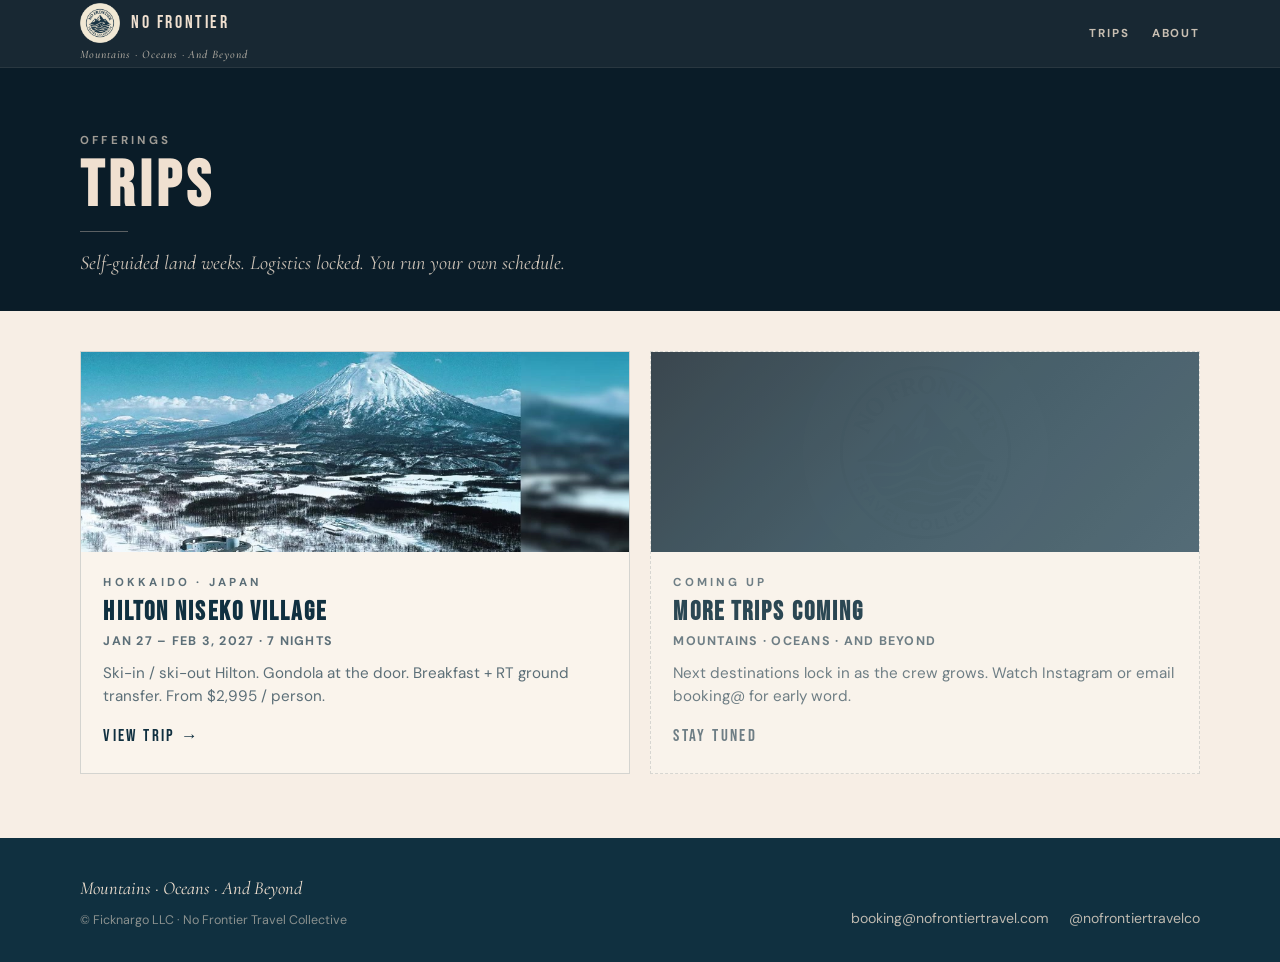
==== trips/index.html @ 9fd3ffd9 "Restructure into brand home, trips index, and Niseko detail. Split the single Niseko landing into a " ====
<!DOCTYPE html>
<html lang="en">
<head>
  <meta charset="utf-8" />
  <meta name="viewport" content="width=device-width, initial-scale=1" />
  <title>Trips · No Frontier Travel Collective</title>
  <meta name="description" content="Adventure weeks from No Frontier Travel Collective. Live now: Hilton Niseko Village, Jan 27 – Feb 3, 2027." />
  <link rel="stylesheet" href="../styles.css" />
  <link rel="icon" href="../assets/logo_seal.png" type="image/png" />
</head>
<body>
  <header class="nav">
    <div class="wrap nav-inner">
      <a class="nav-brand" href="../index.html" aria-label="No Frontier Travel Collective home">
        <div>
          <img src="../assets/logo_seal.png" alt="" width="40" height="40" />
          <span>No Frontier</span>
        </div>
        <em>Mountains · Oceans · And Beyond</em>
      </a>
      <nav class="nav-links" aria-label="Primary">
        <a href="./">Trips</a>
        <a href="../index.html#about">About</a>
      </nav>
      <button class="nav-toggle" type="button" aria-label="Open menu" aria-expanded="false" aria-controls="nav-mobile">
        <span></span><span></span><span></span>
      </button>
    </div>
    <div class="wrap nav-mobile" id="nav-mobile">
      <a href="./">Trips</a>
      <a href="../index.html#about">About</a>
    </div>
  </header>

  <main id="top">
    <section class="page-hero" aria-labelledby="trips-title">
      <div class="wrap">
        <p class="eyebrow">Offerings</p>
        <h1 id="trips-title">Trips</h1>
        <div class="rule"></div>
        <p class="page-lede">Self-guided land weeks. Logistics locked. You run your own schedule.</p>
      </div>
    </section>

    <section class="trips-list" aria-label="Trip offerings">
      <div class="wrap trips-grid">
        <a class="trip-card" href="niseko/">
          <div class="trip-card-media" style="background-image:url('../photos/hero_exterior.jpg')" role="img" aria-label="Hilton Niseko Village"></div>
          <div class="trip-card-body">
            <p class="eyebrow">Hokkaido · Japan</p>
            <h3>Hilton Niseko Village</h3>
            <p class="trip-meta">Jan 27 – Feb 3, 2027 · 7 nights</p>
            <p class="trip-blurb">Ski-in / ski-out Hilton. Gondola at the door. Breakfast + RT ground transfer. From $2,995 / person.</p>
            <span class="trip-link">View trip →</span>
          </div>
        </a>

        <div class="trip-card trip-card-placeholder" aria-hidden="false">
          <div class="trip-card-media trip-card-media-muted"></div>
          <div class="trip-card-body">
            <p class="eyebrow">Coming up</p>
            <h3>More trips coming</h3>
            <p class="trip-meta">Mountains · Oceans · And Beyond</p>
            <p class="trip-blurb">Next destinations lock in as the crew grows. Watch Instagram or email booking@ for early word.</p>
            <span class="trip-link muted-link">Stay tuned</span>
          </div>
        </div>
      </div>
    </section>
  </main>

  <footer class="footer">
    <div class="wrap footer-inner">
      <div>
        <div class="footer-brand">Mountains · Oceans · And Beyond</div>
        <p class="footer-copy" style="margin-top:0.55rem">© Ficknargo LLC · No Frontier Travel Collective</p>
      </div>
      <div class="footer-right">
        <div class="footer-links">
          <a href="mailto:booking@nofrontiertravel.com">booking@nofrontiertravel.com</a>
          <a href="https://www.instagram.com/nofrontiertravelco/" target="_blank" rel="noopener noreferrer">@nofrontiertravelco</a>
        </div>
      </div>
    </div>
  </footer>

  <script src="../site.js"></script>
</body>
</html>
---- styles.css ----
@import url('https://fonts.googleapis.com/css2?family=Bebas+Neue&family=Cormorant+Garamond:ital,wght@0,500;0,600;1,500&family=DM+Sans:wght@400;500;700&display=swap');

:root {
  --navy: #103040;
  --navy2: #0a1c28;
  --cream: #f0e0d0;
  --page: #f7eee5;
  --card: #faf4ec;
  --muted: #5c6f78;
  --line: rgba(16, 48, 64, 0.16);
  --shadow: 0 18px 48px rgba(10, 28, 40, 0.18);
  --radius: 4px;
  --nav-h: 68px;
  --max: 1120px;
}

*, *::before, *::after { box-sizing: border-box; margin: 0; padding: 0; }

html {
  scroll-behavior: smooth;
  -webkit-text-size-adjust: 100%;
}

body {
  font-family: 'DM Sans', system-ui, sans-serif;
  background: var(--page);
  color: var(--navy);
  line-height: 1.55;
  font-size: 16px;
}

img { max-width: 100%; display: block; }
a { color: inherit; text-decoration: none; }
ul { list-style: none; }

.wrap {
  width: min(100% - 2rem, var(--max));
  margin-inline: auto;
}

/* ——— Nav ——— */
.nav {
  position: sticky;
  top: 0;
  z-index: 50;
  height: var(--nav-h);
  background: rgba(10, 28, 40, 0.94);
  backdrop-filter: blur(10px);
  border-bottom: 1px solid rgba(240, 224, 208, 0.08);
}

.nav-inner {
  height: 100%;
  display: flex;
  align-items: center;
  justify-content: space-between;
  gap: 1rem;
}

.nav-brand {
  display: flex;
  align-items: center;
  gap: 0.7rem;
  color: var(--cream);
}

.nav-brand img {
  width: 40px;
  height: 40px;
  object-fit: contain;
}

.nav-brand span {
  font-family: 'Bebas Neue', sans-serif;
  font-size: 1.15rem;
  letter-spacing: 0.14em;
  line-height: 1;
}

.nav-brand em {
  display: none;
  font-family: 'Cormorant Garamond', serif;
  font-style: italic;
  font-size: 0.72rem;
  letter-spacing: 0.08em;
  opacity: 0.7;
  font-weight: 500;
}

.nav-links {
  display: none;
  align-items: center;
  gap: 1.4rem;
}

.nav-links a {
  color: rgba(240, 224, 208, 0.82);
  font-size: 0.72rem;
  font-weight: 700;
  letter-spacing: 0.16em;
  text-transform: uppercase;
  transition: color 0.2s;
}

.nav-links a:hover { color: var(--cream); }

.nav-cta {
  display: inline-flex;
  align-items: center;
  background: var(--cream);
  color: var(--navy) !important;
  padding: 0.55rem 0.95rem;
  border-radius: 999px;
}

.nav-cta:hover { filter: brightness(1.05); }

.nav-toggle {
  display: flex;
  flex-direction: column;
  gap: 5px;
  background: none;
  border: 0;
  cursor: pointer;
  padding: 6px;
}

.nav-toggle span {
  display: block;
  width: 22px;
  height: 2px;
  background: var(--cream);
}

.nav-mobile {
  display: none;
  background: var(--navy2);
  border-bottom: 1px solid rgba(240, 224, 208, 0.08);
  padding: 0.75rem 0 1.1rem;
}

.nav-mobile.open { display: block; }

.nav-mobile a {
  display: block;
  padding: 0.7rem 0;
  color: var(--cream);
  font-size: 0.8rem;
  font-weight: 700;
  letter-spacing: 0.18em;
  text-transform: uppercase;
  border-bottom: 1px solid rgba(240, 224, 208, 0.08);
}

/* original last-child CTA removed — see .nav-mobile-cta */

/* ——— Hero ——— */
.hero {
  position: relative;
  min-height: min(92vh, 820px);
  display: flex;
  align-items: flex-end;
  background: var(--navy2) center 40% / cover no-repeat;
  color: var(--cream);
  overflow: hidden;
}

.hero::before {
  content: '';
  position: absolute;
  inset: 0;
  background:
    linear-gradient(180deg, rgba(10, 28, 40, 0.35) 0%, rgba(10, 28, 40, 0.15) 35%, rgba(10, 28, 40, 0.78) 100%),
    linear-gradient(90deg, rgba(10, 28, 40, 0.45) 0%, transparent 55%);
  z-index: 1;
}

.hero-content {
  position: relative;
  z-index: 2;
  padding: 3.5rem 0 3.25rem;
  width: min(100% - 2rem, var(--max));
  margin-inline: auto;
}

.hero-seal {
  width: 88px;
  height: 88px;
  margin-bottom: 1.1rem;
  filter: drop-shadow(0 10px 24px rgba(0, 0, 0, 0.45));
}

.hero-eyebrow {
  font-size: 0.72rem;
  font-weight: 700;
  letter-spacing: 0.28em;
  text-transform: uppercase;
  opacity: 0.78;
  margin-bottom: 0.55rem;
}

.hero h1 {
  font-family: 'Bebas Neue', sans-serif;
  font-size: clamp(3.2rem, 10vw, 6.4rem);
  line-height: 0.9;
  letter-spacing: 0.04em;
  max-width: 12ch;
}

.hero h1 i {
  display: block;
  font-family: 'Cormorant Garamond', serif;
  font-style: italic;
  font-weight: 500;
  font-size: clamp(1.15rem, 3vw, 1.65rem);
  letter-spacing: 0.04em;
  margin-top: 0.55rem;
  opacity: 0.88;
  max-width: 28ch;
}

.hero-lede {
  max-width: 36rem;
  margin: 1.1rem 0 1.6rem;
  font-size: 1.02rem;
  line-height: 1.55;
  color: rgba(240, 224, 208, 0.88);
}

.btn-row { display: flex; flex-wrap: wrap; gap: 0.75rem; align-items: center; }

.btn {
  display: inline-flex;
  align-items: center;
  justify-content: center;
  font-family: 'Bebas Neue', sans-serif;
  font-size: 1.15rem;
  letter-spacing: 0.16em;
  padding: 0.85rem 1.35rem;
  border-radius: 999px;
  border: 1.5px solid transparent;
  transition: transform 0.15s, background 0.2s, color 0.2s, border-color 0.2s;
}

.btn:hover { transform: translateY(-1px); }

.btn-primary {
  background: var(--cream);
  color: var(--navy);
}

.btn-ghost {
  background: transparent;
  color: var(--cream);
  border-color: rgba(240, 224, 208, 0.45);
}

.btn-ghost:hover { border-color: var(--cream); }

/* ——— Trip strip ——— */
.strip {
  background: var(--navy);
  color: var(--cream);
  padding: 1rem 0;
  border-bottom: 1px solid rgba(240, 224, 208, 0.08);
}

.pills {
  display: flex;
  flex-wrap: wrap;
  justify-content: center;
  gap: 0.55rem;
}

.pill {
  font-size: 0.72rem;
  font-weight: 700;
  letter-spacing: 0.12em;
  text-transform: uppercase;
  border: 1.25px solid rgba(240, 224, 208, 0.35);
  padding: 0.55rem 0.95rem;
  border-radius: 999px;
  background: transparent;
  color: var(--cream);
}

.pill.hot {
  background: var(--cream);
  color: var(--navy);
  border-color: var(--cream);
}

/* ——— Sections ——— */
section { padding: 4rem 0; }
.section-head { margin-bottom: 1.75rem; }
.eyebrow {
  font-size: 0.72rem;
  font-weight: 700;
  letter-spacing: 0.28em;
  text-transform: uppercase;
  color: var(--muted);
  margin-bottom: 0.45rem;
}
h2 {
  font-family: 'Bebas Neue', sans-serif;
  font-size: clamp(2rem, 5vw, 2.75rem);
  letter-spacing: 0.08em;
  line-height: 1;
}
.rule {
  width: 48px;
  height: 1px;
  background: var(--navy);
  opacity: 0.35;
  margin: 0.85rem 0 0;
}

/* ——— Locked + price ——— */
.locked-grid {
  display: grid;
  gap: 1.1rem;
}

.card {
  background: var(--card);
  border: 1px solid var(--line);
  padding: 1.35rem 1.4rem;
  box-shadow: 0 1px 0 rgba(255, 255, 255, 0.4) inset;
}

.card h3 {
  font-family: 'Bebas Neue', sans-serif;
  font-size: 1.2rem;
  letter-spacing: 0.16em;
  margin-bottom: 0.85rem;
}

.incl li {
  display: flex;
  gap: 0.65rem;
  padding: 0.65rem 0;
  border-bottom: 1px solid var(--line);
  font-size: 0.98rem;
  line-height: 1.4;
}
.incl li:last-child { border-bottom: 0; padding-bottom: 0; }
.tick {
  font-family: 'Cormorant Garamond', serif;
  font-style: italic;
  font-size: 1.05rem;
  opacity: 0.85;
  flex-shrink: 0;
}
.excl {
  margin-top: 1rem;
  font-size: 0.82rem;
  color: var(--muted);
  line-height: 1.45;
}

.price-card {
  background: var(--navy);
  color: var(--cream);
  border-color: transparent;
  box-shadow: var(--shadow);
}
.price-card h3 { color: rgba(240, 224, 208, 0.7); }
.price {
  font-family: 'Bebas Neue', sans-serif;
  font-size: clamp(3rem, 8vw, 3.75rem);
  line-height: 0.92;
  letter-spacing: 0.02em;
}
.price small {
  font-size: 0.95rem;
  letter-spacing: 0.1em;
}
.price-sub {
  font-family: 'Cormorant Garamond', serif;
  font-style: italic;
  font-size: 1.05rem;
  opacity: 0.8;
  margin: 0.35rem 0 1.1rem;
}
.tiers { display: grid; gap: 0.55rem; }
.tier {
  display: flex;
  justify-content: space-between;
  align-items: center;
  gap: 0.75rem;
  padding: 0.75rem 0.9rem;
  border: 1px solid rgba(240, 224, 208, 0.28);
  font-size: 0.9rem;
}
.tier b {
  font-family: 'Bebas Neue', sans-serif;
  font-size: 1.35rem;
  font-weight: 400;
  letter-spacing: 0.04em;
}
.tier.on {
  background: var(--cream);
  color: var(--navy);
  border-color: var(--cream);
}

/* ——— Photo grid ——— */
.shots {
  display: grid;
  grid-template-columns: 1fr 1fr;
  gap: 0.7rem;
}
.shot {
  position: relative;
  min-height: 160px;
  background: #234 center / cover no-repeat;
  overflow: hidden;
}
.shot::after {
  content: '';
  position: absolute;
  inset: 0;
  background: linear-gradient(transparent 45%, rgba(10, 28, 40, 0.88));
}
.shot .cap {
  position: absolute;
  left: 0; right: 0; bottom: 0;
  z-index: 1;
  padding: 0.85rem 0.9rem;
  font-size: 0.72rem;
  font-weight: 700;
  letter-spacing: 0.14em;
  text-transform: uppercase;
  color: var(--cream);
}
.s1 { background-image: url('photos/breakfast.jpg'); background-position: center 40%; }
.s2 { background-image: url('photos/onsen.jpg'); background-position: center 35%; }
.s3 { background-image: url('photos/powder.jpg'); background-position: center 40%; }
.s4 { background-image: url('photos/apres.jpg'); background-position: center 45%; }

/* ——— How it works ——— */
.how { background: linear-gradient(180deg, transparent, rgba(16, 48, 64, 0.04)); }
.beats {
  display: grid;
  gap: 1rem;
}
.beat {
  background: var(--card);
  border: 1px solid var(--line);
  padding: 1.25rem 1.3rem;
}
.beat-num {
  font-family: 'Bebas Neue', sans-serif;
  font-size: 1.5rem;
  letter-spacing: 0.08em;
  color: var(--muted);
  margin-bottom: 0.35rem;
}
.beat h3 {
  font-family: 'Bebas Neue', sans-serif;
  font-size: 1.25rem;
  letter-spacing: 0.1em;
  margin-bottom: 0.4rem;
}
.beat p {
  color: var(--muted);
  font-size: 0.95rem;
  line-height: 1.5;
}

/* ——— About ——— */
.about-copy {
  max-width: 40rem;
  font-size: 1.08rem;
  color: var(--muted);
  line-height: 1.65;
}
.about-copy p + p { margin-top: 0.9rem; }
.about-copy strong { color: var(--navy); font-weight: 700; }

/* ——— Book ——— */
.book {
  background: var(--navy2);
  color: var(--cream);
  position: relative;
  overflow: hidden;
}
.book::before {
  content: '';
  position: absolute;
  right: -8%;
  bottom: -30%;
  width: min(520px, 70vw);
  height: min(520px, 70vw);
  background: url('assets/logo_watermark.png') center / contain no-repeat;
  opacity: 0.12;
  pointer-events: none;
}
.book .wrap { position: relative; z-index: 1; }
.book .eyebrow { color: rgba(240, 224, 208, 0.65); }
.book h2 { color: var(--cream); }
.book .rule { background: var(--cream); opacity: 0.35; }
.book-lede {
  max-width: 34rem;
  margin: 1rem 0 1.5rem;
  color: rgba(240, 224, 208, 0.85);
  font-family: 'Cormorant Garamond', serif;
  font-style: italic;
  font-size: 1.25rem;
}
.book-meta {
  display: grid;
  gap: 0.85rem;
  margin-top: 1.75rem;
  max-width: 28rem;
}
.book-meta a {
  display: flex;
  flex-direction: column;
  gap: 0.15rem;
  padding: 0.95rem 1.05rem;
  border: 1px solid rgba(240, 224, 208, 0.22);
  background: rgba(16, 48, 64, 0.35);
  transition: border-color 0.2s, background 0.2s;
}
.book-meta a:hover {
  border-color: rgba(240, 224, 208, 0.55);
  background: rgba(16, 48, 64, 0.55);
}
.book-meta .label {
  font-size: 0.68rem;
  font-weight: 700;
  letter-spacing: 0.18em;
  text-transform: uppercase;
  opacity: 0.65;
}
.book-meta .value {
  font-family: 'Bebas Neue', sans-serif;
  font-size: 1.2rem;
  letter-spacing: 0.06em;
}
.note {
  margin-top: 1.25rem;
  font-size: 0.8rem;
  color: rgba(240, 224, 208, 0.55);
}

/* ——— Footer ——— */
.footer {
  background: var(--navy);
  color: rgba(240, 224, 208, 0.78);
  padding: 2.25rem 0 2rem;
  font-size: 0.88rem;
}
.footer-inner {
  display: grid;
  gap: 1.25rem;
}
.footer-brand {
  font-family: 'Cormorant Garamond', serif;
  font-style: italic;
  font-size: 1.15rem;
  color: var(--cream);
}
.footer-links {
  display: flex;
  flex-wrap: wrap;
  gap: 0.85rem 1.25rem;
}
.footer-links a:hover { color: var(--cream); }
.footer-copy {
  font-size: 0.78rem;
  opacity: 0.7;
  line-height: 1.5;
}

/* ——— Desktop ——— */
@media (min-width: 720px) {
  .nav-toggle { display: none; }
  .nav-links { display: flex; }
  .nav-brand em { display: block; }
  .nav-brand { flex-direction: column; align-items: flex-start; gap: 0.15rem; }
  .nav-brand > div { display: flex; align-items: center; gap: 0.7rem; }

  .hero-seal { width: 108px; height: 108px; }
  .hero-content { padding: 5rem 0 4rem; }

  .locked-grid { grid-template-columns: 1.25fr 1fr; align-items: stretch; }
  .shots { grid-template-columns: repeat(4, 1fr); gap: 0.85rem; }
  .shot { min-height: 210px; }
  .beats { grid-template-columns: repeat(2, 1fr); gap: 1.1rem; }

  .footer-inner {
    grid-template-columns: 1.2fr 1fr;
    align-items: end;
  }
  .footer-right { text-align: right; justify-self: end; }
}

@media (min-width: 980px) {
  .beats { grid-template-columns: repeat(4, 1fr); }
  .shot { min-height: 240px; }
  section { padding: 5rem 0; }
}

/* ——— Nav mobile CTA (class-based; only on trip pages with Book) ——— */
.nav-mobile a.nav-mobile-cta {
  border-bottom: 0;
  color: var(--navy);
  background: var(--cream);
  text-align: center;
  margin-top: 0.6rem;
  border-radius: 999px;
  padding: 0.75rem;
}

/* ——— Light-bg buttons ——— */
.btn-dark {
  background: var(--navy);
  color: var(--cream);
}
.btn-outline-dark {
  background: transparent;
  color: var(--navy);
  border-color: rgba(16, 48, 64, 0.35);
}
.btn-outline-dark:hover { border-color: var(--navy); }

/* ——— Home story ——— */
.story { background: var(--card); border-top: 1px solid var(--line); border-bottom: 1px solid var(--line); }
.story-grid {
  display: grid;
  gap: 2rem;
}
.story-aside {
  display: flex;
  flex-direction: column;
  justify-content: center;
  gap: 0.65rem;
  padding: 1.5rem 1.4rem;
  background: var(--navy);
  color: var(--cream);
}
.story-tag {
  font-family: 'Bebas Neue', sans-serif;
  font-size: clamp(1.6rem, 4vw, 2.2rem);
  letter-spacing: 0.12em;
  line-height: 1;
}

/* ——— Page hero (trips index) ——— */
.page-hero {
  padding: 3.25rem 0 1.5rem;
  background: var(--navy2);
  color: var(--cream);
}
.page-hero .eyebrow { color: rgba(240, 224, 208, 0.65); }
.page-hero h1 {
  font-family: 'Bebas Neue', sans-serif;
  font-size: clamp(2.6rem, 7vw, 4rem);
  letter-spacing: 0.08em;
  line-height: 0.95;
}
.page-hero .rule { background: var(--cream); opacity: 0.35; }
.page-lede {
  margin-top: 1rem;
  max-width: 34rem;
  font-family: 'Cormorant Garamond', serif;
  font-style: italic;
  font-size: 1.25rem;
  color: rgba(240, 224, 208, 0.85);
}

/* ——— Trip cards ——— */
.featured { padding-top: 4rem; }
.trips-list { padding: 2.5rem 0 4rem; }
.trips-grid {
  display: grid;
  gap: 1.25rem;
}
.trip-card {
  display: grid;
  background: var(--card);
  border: 1px solid var(--line);
  overflow: hidden;
  transition: transform 0.15s, box-shadow 0.2s;
  color: inherit;
}
a.trip-card:hover {
  transform: translateY(-2px);
  box-shadow: var(--shadow);
}
.trip-card-featured {
  box-shadow: 0 8px 28px rgba(10, 28, 40, 0.1);
}
.trip-card-media {
  min-height: 200px;
  background: var(--navy2) center / cover no-repeat;
}
.trip-card-media-muted {
  background: linear-gradient(135deg, #0a1c28 0%, #1a3a4a 50%, #2a4a5a 100%);
  opacity: 0.9;
  position: relative;
}
.trip-card-media-muted::after {
  content: '';
  position: absolute;
  inset: 0;
  background: url('assets/logo_watermark.png') center / 45% no-repeat;
  opacity: 0.18;
}
.trip-card-body { padding: 1.35rem 1.4rem 1.5rem; }
.trip-card-body h3 {
  font-family: 'Bebas Neue', sans-serif;
  font-size: 1.65rem;
  letter-spacing: 0.08em;
  line-height: 1.05;
  margin-bottom: 0.35rem;
}
.trip-meta {
  font-size: 0.78rem;
  font-weight: 700;
  letter-spacing: 0.1em;
  text-transform: uppercase;
  color: var(--muted);
  margin-bottom: 0.65rem;
}
.trip-blurb {
  font-size: 0.95rem;
  color: var(--muted);
  line-height: 1.5;
  margin-bottom: 0.95rem;
}
.trip-link {
  font-family: 'Bebas Neue', sans-serif;
  font-size: 1.05rem;
  letter-spacing: 0.14em;
  color: var(--navy);
}
.muted-link { color: var(--muted); }
.trip-card-placeholder {
  opacity: 0.88;
  border-style: dashed;
}

@media (min-width: 720px) {
  .story-grid { grid-template-columns: 1.4fr 0.85fr; align-items: stretch; }
  .trips-grid { grid-template-columns: 1fr 1fr; }
  .trip-card { grid-template-rows: auto 1fr; }
  .trip-card-featured {
    grid-template-columns: 1.1fr 1fr;
  }
  .trip-card-featured .trip-card-media { min-height: 100%; }
  .page-hero { padding: 4rem 0 2rem; }
}
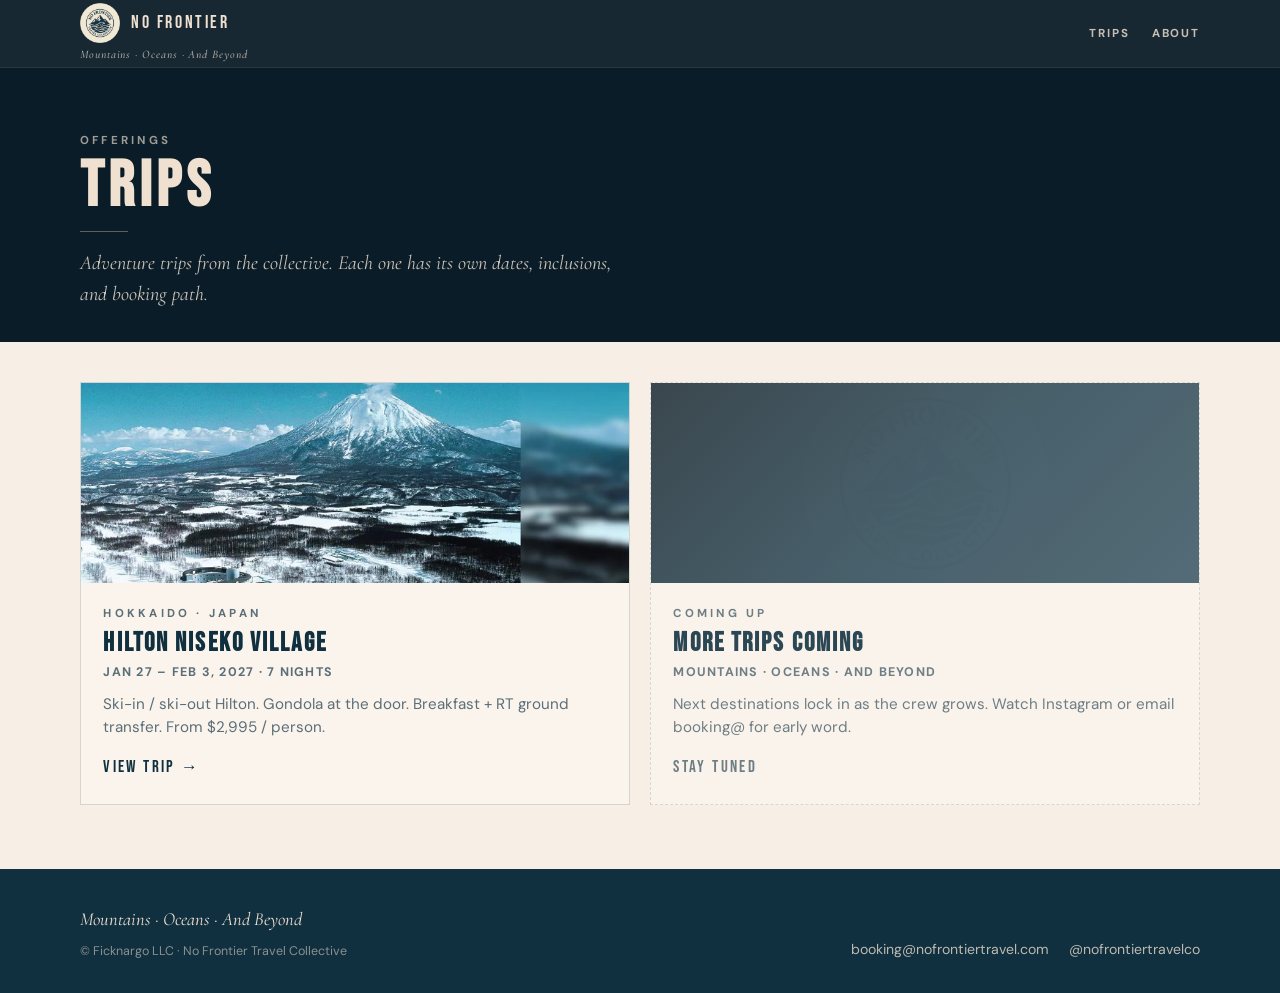
==== commit 160ca5d6: "Open-ended brand copy + Nick hero photo on homepage Loosen home/trips messaging so trips can include" ====
--- a/trips/index.html
+++ b/trips/index.html
@@ -38,7 +38,7 @@
         <p class="eyebrow">Offerings</p>
         <h1 id="trips-title">Trips</h1>
         <div class="rule"></div>
-        <p class="page-lede">Self-guided land weeks. Logistics locked. You run your own schedule.</p>
+        <p class="page-lede">Adventure trips from the collective. Each one has its own dates, inclusions, and booking path.</p>
       </div>
     </section>
 
--- a/styles.css
+++ b/styles.css
@@ -165,6 +165,14 @@
   overflow: hidden;
 }
 
+
+/* Brighter snow hero needs a heavier navy veil for cream type */
+.hero-home::before {
+  background:
+    linear-gradient(180deg, rgba(10, 28, 40, 0.42) 0%, rgba(10, 28, 40, 0.28) 40%, rgba(10, 28, 40, 0.88) 100%),
+    linear-gradient(90deg, rgba(10, 28, 40, 0.55) 0%, transparent 60%);
+}
+
 .hero::before {
   content: '';
   position: absolute;
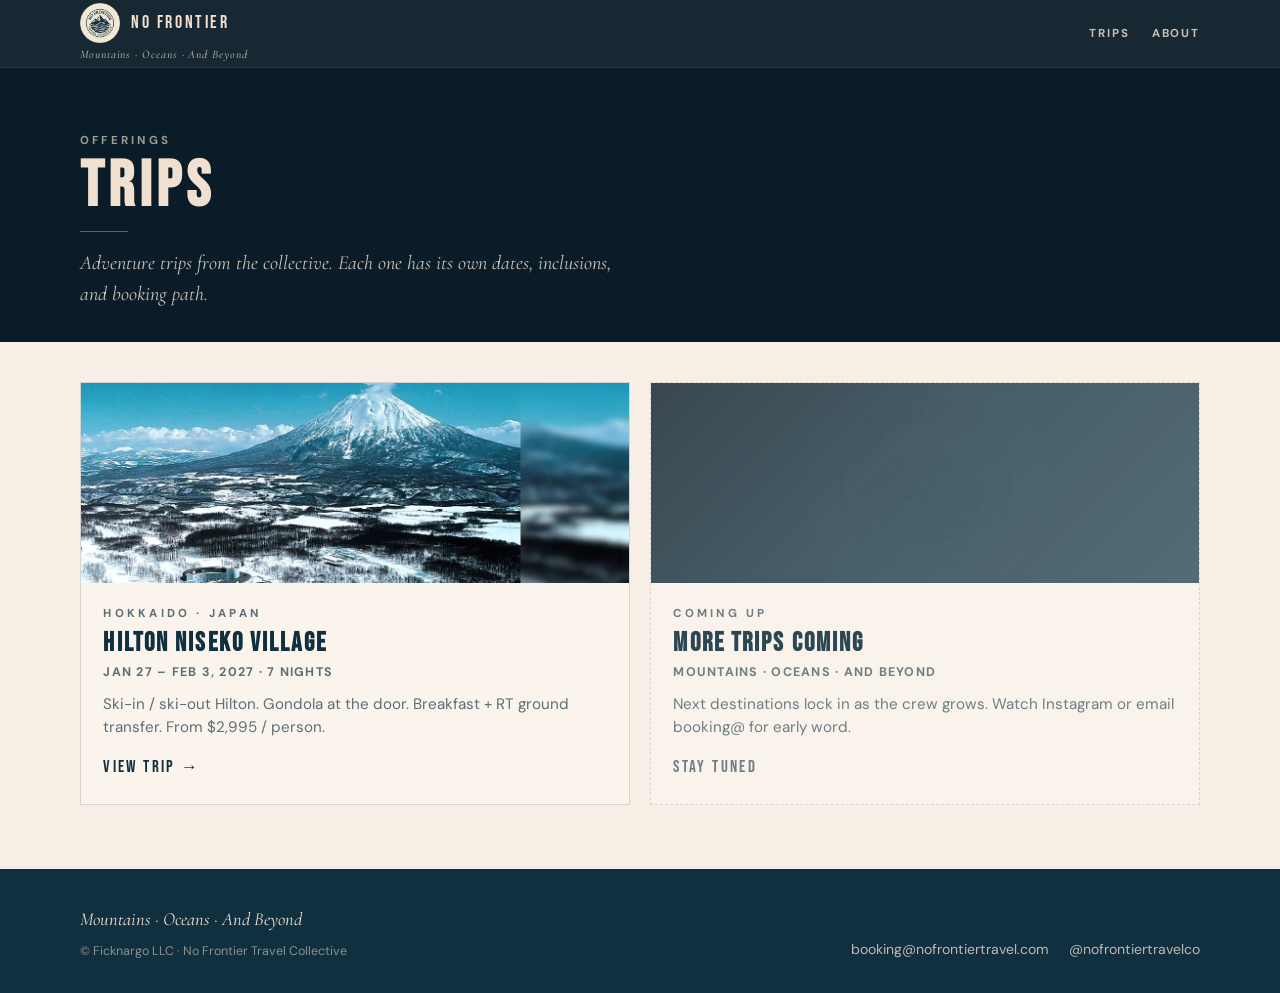
==== commit c5227d90: "Sharpen Yotei trip hero and rename Book CTAs to Book now Upscale hero_exterior for featured/trip car" ====
--- a/trips/index.html
+++ b/trips/index.html
@@ -5,7 +5,7 @@
   <meta name="viewport" content="width=device-width, initial-scale=1" />
   <title>Trips · No Frontier Travel Collective</title>
   <meta name="description" content="Adventure weeks from No Frontier Travel Collective. Live now: Hilton Niseko Village, Jan 27 – Feb 3, 2027." />
-  <link rel="stylesheet" href="../styles.css" />
+  <link rel="stylesheet" href="../styles.css?v=m3" />
   <link rel="icon" href="../assets/logo_seal.png" type="image/png" />
 </head>
 <body>
@@ -45,7 +45,7 @@
     <section class="trips-list" aria-label="Trip offerings">
       <div class="wrap trips-grid">
         <a class="trip-card" href="niseko/">
-          <div class="trip-card-media" style="background-image:url('../photos/hero_exterior.jpg')" role="img" aria-label="Hilton Niseko Village"></div>
+          <div class="trip-card-media" style="background-image:url('../photos/hero_exterior.jpg?v=m3')" role="img" aria-label="Hilton Niseko Village"></div>
           <div class="trip-card-body">
             <p class="eyebrow">Hokkaido · Japan</p>
             <h3>Hilton Niseko Village</h3>
--- a/styles.css
+++ b/styles.css
@@ -166,12 +166,64 @@
 }
 
 
+/* Real <img> hero — more reliable than CSS background-image */
+.hero-media,
+.hero-photo {
+  position: absolute;
+  inset: 0;
+  width: 100%;
+  height: 100%;
+  display: block;
+}
+.hero-photo {
+  object-fit: cover;
+  object-position: right center;
+  z-index: 0;
+}
+
 /* Brighter snow hero needs a heavier navy veil for cream type */
 .hero-home::before {
+  content: '';
+  position: absolute;
+  inset: 0;
   background:
     linear-gradient(180deg, rgba(10, 28, 40, 0.42) 0%, rgba(10, 28, 40, 0.28) 40%, rgba(10, 28, 40, 0.88) 100%),
     linear-gradient(90deg, rgba(10, 28, 40, 0.55) 0%, transparent 60%);
-}
+  z-index: 1;
+}
+
+/* Keep home hero type in the left half — hikers live on the right of the crop */
+.hero-home .hero-content {
+  max-width: min(46vw, 30rem);
+  margin-right: auto;
+  margin-left: max(1rem, calc((100% - var(--max)) / 2));
+  width: auto;
+  padding-right: 1rem;
+}
+.hero-home h1 { max-width: 10ch; }
+.hero-home .hero-lede { max-width: min(26rem, 42vw); }
+
+/* Phone: shorter hero + portrait source via <picture> */
+@media (max-width: 719px) {
+  .hero {
+    min-height: min(68vh, 560px);
+    align-items: flex-end;
+  }
+  .hero-photo {
+    object-position: center 42%;
+  }
+  .hero-home .hero-content {
+    max-width: calc(100% - 2rem);
+    margin-left: 1rem;
+    margin-right: 1rem;
+    padding: 2.25rem 0 2rem;
+  }
+  .hero-home h1 { max-width: 12ch; }
+  .hero-home .hero-lede { max-width: 36rem; }
+  .hero-seal { width: 72px; height: 72px; }
+}
+
+
 
 .hero::before {
   content: '';
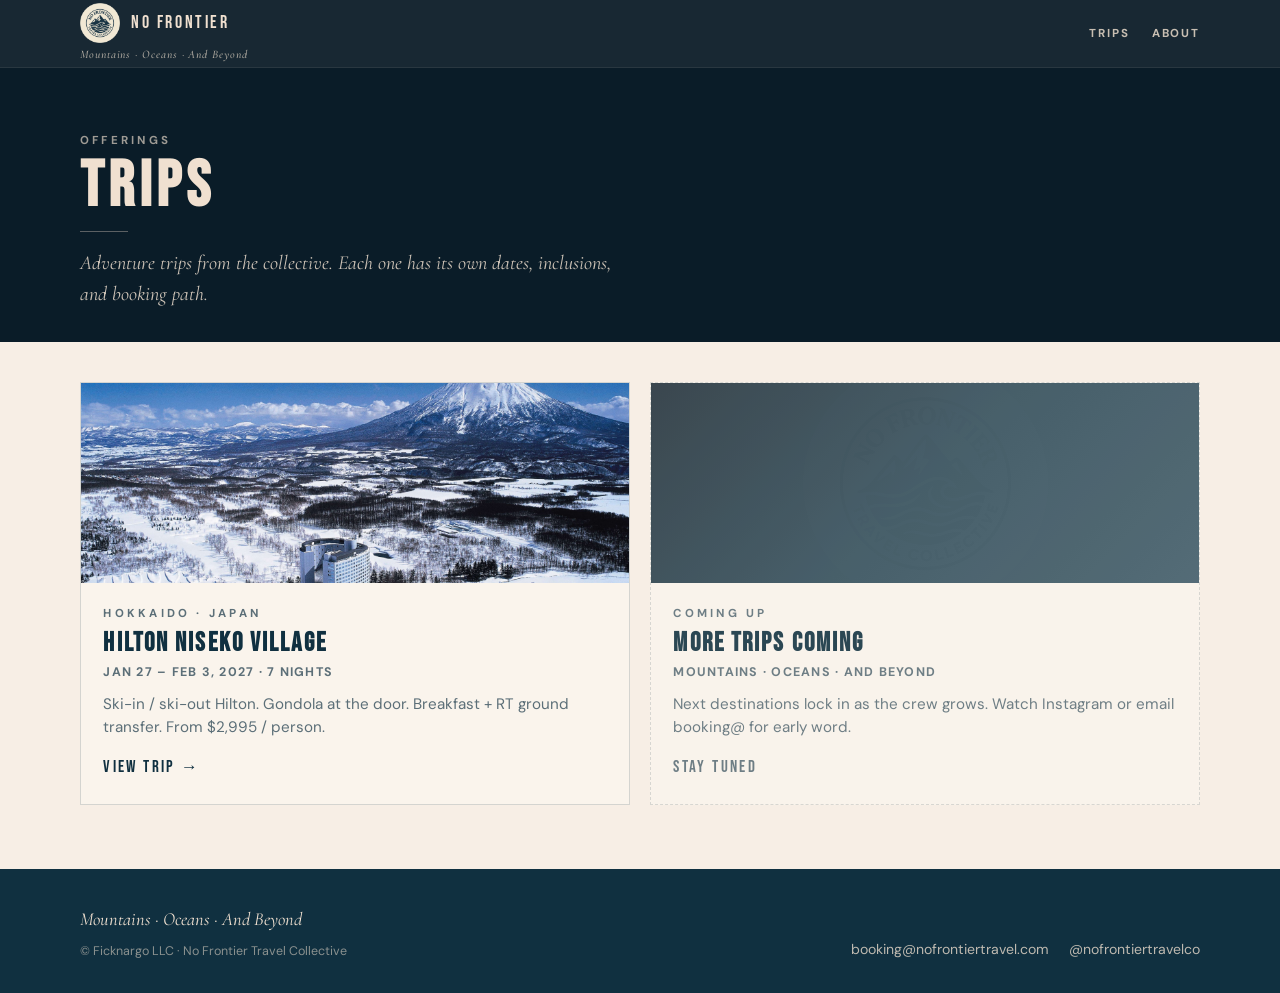
==== commit 5109fb05: "Replace Yotei hero with clean IcePortal 4K aerial (3200px) Source: media.iceportal.com Hilton Niseko" ====
--- a/trips/index.html
+++ b/trips/index.html
@@ -45,7 +45,7 @@
     <section class="trips-list" aria-label="Trip offerings">
       <div class="wrap trips-grid">
         <a class="trip-card" href="niseko/">
-          <div class="trip-card-media" style="background-image:url('../photos/hero_exterior.jpg?v=m3')" role="img" aria-label="Hilton Niseko Village"></div>
+          <div class="trip-card-media" style="background-image:url('../photos/hero_exterior.jpg?v=m4')" role="img" aria-label="Hilton Niseko Village"></div>
           <div class="trip-card-body">
             <p class="eyebrow">Hokkaido · Japan</p>
             <h3>Hilton Niseko Village</h3>
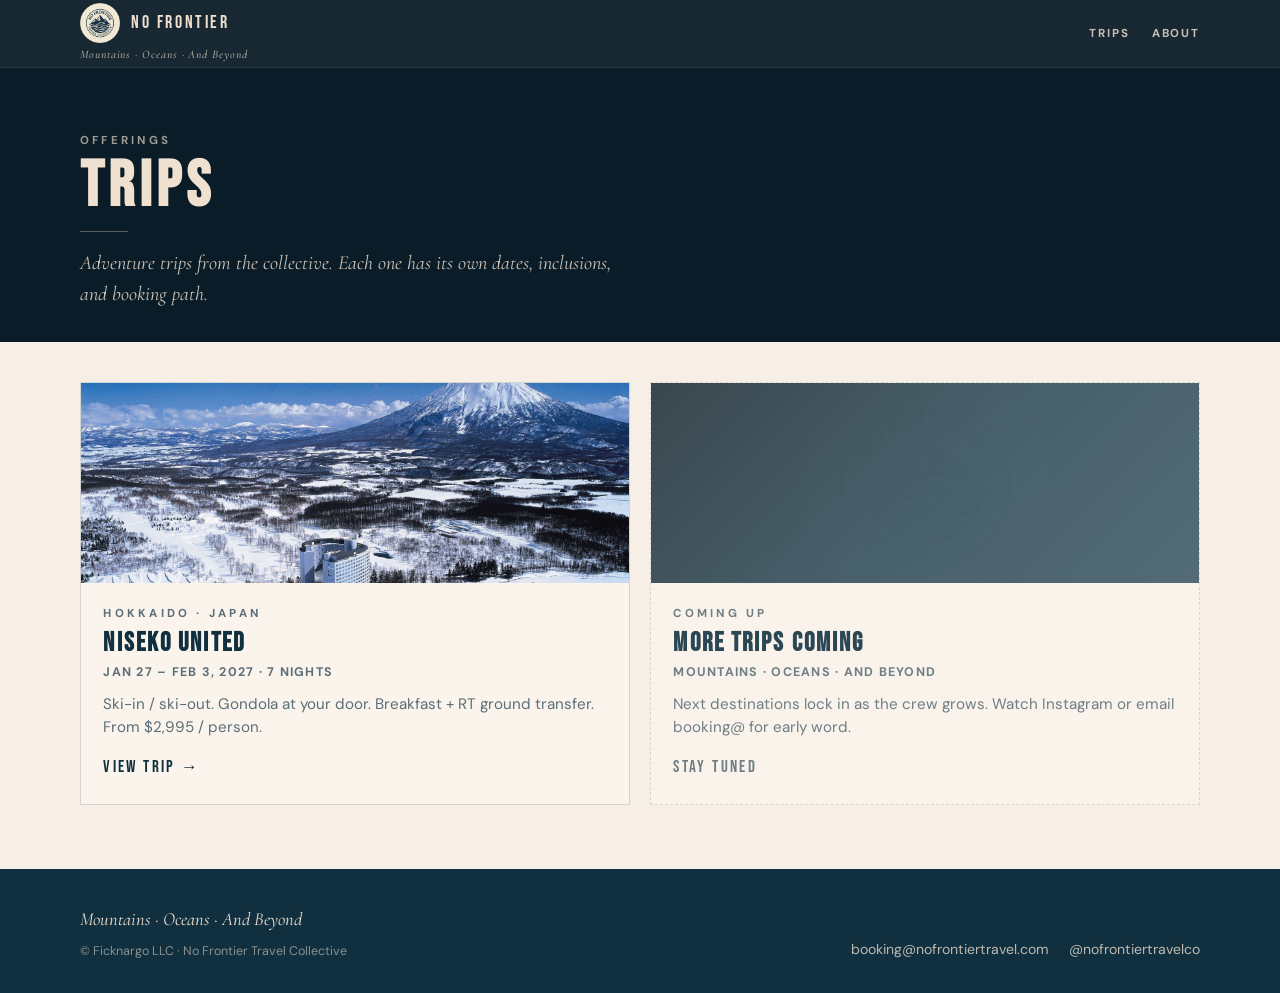
==== commit b9bd9d28: "Soft Niseko trip titles: lead with Niseko United, hold Hilton for details Trip cards and the Niseko " ====
--- a/trips/index.html
+++ b/trips/index.html
@@ -4,7 +4,7 @@
   <meta charset="utf-8" />
   <meta name="viewport" content="width=device-width, initial-scale=1" />
   <title>Trips · No Frontier Travel Collective</title>
-  <meta name="description" content="Adventure weeks from No Frontier Travel Collective. Live now: Hilton Niseko Village, Jan 27 – Feb 3, 2027." />
+  <meta name="description" content="Adventure weeks from No Frontier Travel Collective. Live now: Niseko United, Jan 27 – Feb 3, 2027." />
   <link rel="stylesheet" href="../styles.css?v=m3" />
   <link rel="icon" href="../assets/logo_seal.png" type="image/png" />
 </head>
@@ -45,12 +45,12 @@
     <section class="trips-list" aria-label="Trip offerings">
       <div class="wrap trips-grid">
         <a class="trip-card" href="niseko/">
-          <div class="trip-card-media" style="background-image:url('../photos/hero_exterior.jpg?v=m4')" role="img" aria-label="Hilton Niseko Village"></div>
+          <div class="trip-card-media" style="background-image:url('../photos/hero_exterior.jpg?v=m4')" role="img" aria-label="Niseko United ski village"></div>
           <div class="trip-card-body">
             <p class="eyebrow">Hokkaido · Japan</p>
-            <h3>Hilton Niseko Village</h3>
+            <h3>Niseko United</h3>
             <p class="trip-meta">Jan 27 – Feb 3, 2027 · 7 nights</p>
-            <p class="trip-blurb">Ski-in / ski-out Hilton. Gondola at the door. Breakfast + RT ground transfer. From $2,995 / person.</p>
+            <p class="trip-blurb">Ski-in / ski-out. Gondola at your door. Breakfast + RT ground transfer. From $2,995 / person.</p>
             <span class="trip-link">View trip →</span>
           </div>
         </a>
